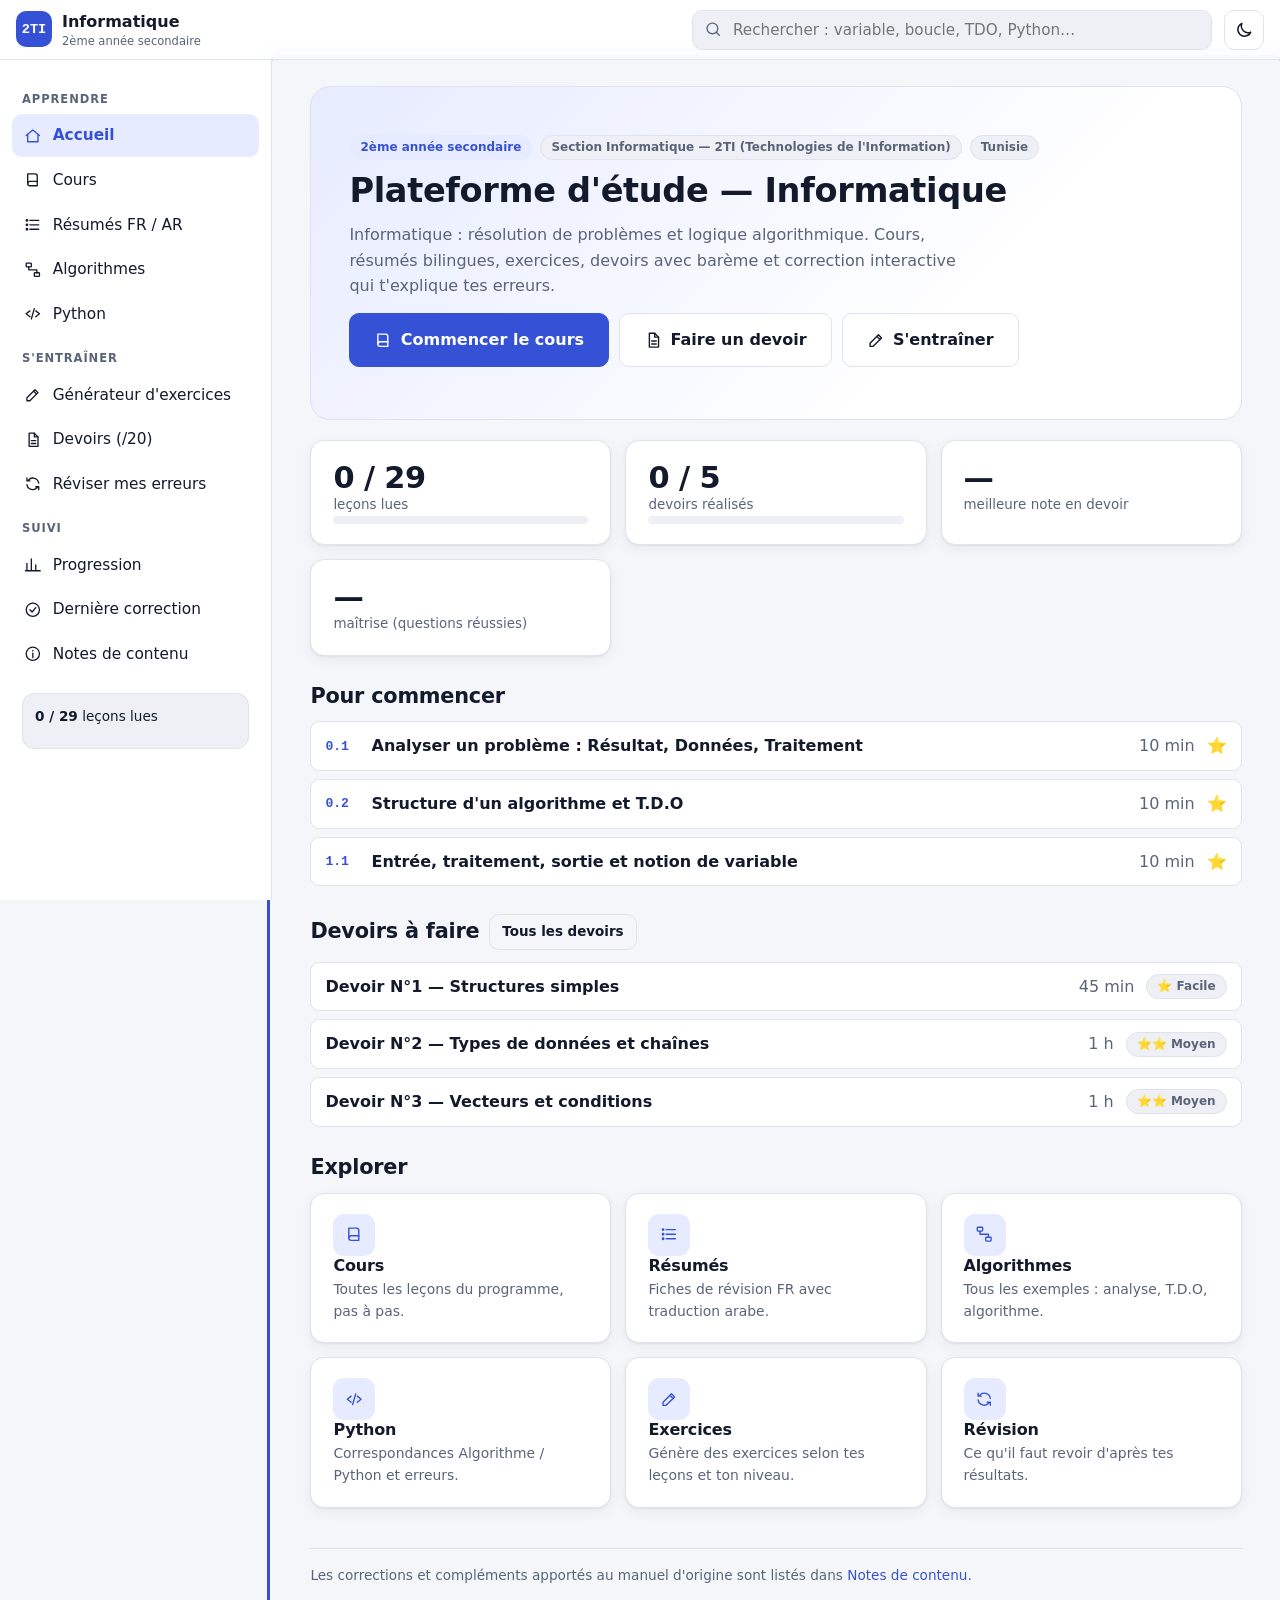
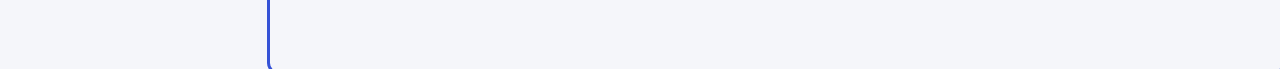
==== index.html @ 05b2610c "Initial release of 2TI Informatique platform" ====
<!DOCTYPE html>
<html lang="fr">
<head>
  <meta charset="utf-8">
  <meta name="viewport" content="width=device-width, initial-scale=1">
  <title>Plateforme 2TI — Informatique</title>
  <meta name="description" content="Plateforme d'étude d'informatique pour la 2ème année secondaire (2TI), Tunisie : cours, résumés bilingues FR/AR, exercices, devoirs avec barème et correction interactive.">
  <meta name="theme-color" content="#3552d6">
  <link rel="icon" href="assets/favicon.svg" type="image/svg+xml">
  <link rel="stylesheet" href="css/style.css">
  <script>
    /* Thème appliqué avant l'affichage pour éviter le clignotement. */
    (function () {
      var t = null;
      try { t = (JSON.parse(localStorage.getItem("plateforme2ti:v1")) || {}).theme; } catch (e) {}
      if (!t) t = window.matchMedia && matchMedia("(prefers-color-scheme: dark)").matches ? "dark" : "light";
      document.documentElement.setAttribute("data-theme", t);
    })();
  </script>
</head>
<body>
  <a class="skip" href="#view">Aller au contenu</a>

  <header class="topbar">
    <button id="menuBtn" class="icon-btn" type="button" aria-label="Ouvrir le menu" aria-expanded="false" aria-controls="sidebar"></button>
    <a class="brand" href="#/accueil" aria-label="Accueil">
      <span class="logo">2TI</span>
      <span>Informatique<small>2ème année secondaire</small></span>
    </a>
    <form id="searchForm" class="search" role="search" autocomplete="off">
      <label class="sr-only" for="searchInput" style="position:absolute;left:-999px">Rechercher</label>
      <input id="searchInput" type="search" placeholder="Rechercher : variable, boucle, TDO, Python…" aria-autocomplete="list" aria-controls="suggest">
      <div id="suggest" class="suggest" hidden></div>
    </form>
    <button id="themeBtn" class="icon-btn" type="button" aria-label="Changer de thème"></button>
  </header>

  <div class="layout">
    <nav id="sidebar" class="sidebar" aria-label="Navigation principale"></nav>
    <div id="scrim" class="scrim"></div>
    <main id="view" tabindex="-1" aria-live="polite"></main>
  </div>

  <noscript><p style="padding:24px">Cette plateforme nécessite JavaScript pour fonctionner.</p></noscript>

  <script src="data/chapters.js"></script>
  <script src="data/courses-1.js"></script>
  <script src="data/courses-2.js"></script>
  <script src="data/courses-3.js"></script>
  <script src="data/questions-1.js"></script>
  <script src="data/questions-2.js"></script>
  <script src="data/questions-devoirs.js"></script>
  <script src="data/devoirs.js"></script>
  <script src="data/summaries.js"></script>
  <script src="data/refs.js"></script>
  <script src="js/store.js"></script>
  <script src="js/grader.js"></script>
  <script src="js/ui.js"></script>
  <script src="js/views-learn.js"></script>
  <script src="js/views-practice.js"></script>
  <script src="js/app.js"></script>
</body>
</html>
---- css/style.css ----
/* ==========================================================================
   Plateforme 2TI — feuille de style (clair / sombre, mobile-first)
   ========================================================================== */
:root {
  --bg: #f5f6fa; --surface: #ffffff; --surface-2: #eef0f6; --border: #dfe3ee; --text: #131a2b; --muted: #5a6479;
  --accent: #3552d6; --accent-ink: #ffffff; --accent-soft: #e6ebff;
  --ok: #17803d; --ok-soft: #e4f6ea; --err: #c0262d; --err-soft: #fdeaea; --warn: #a15c07; --warn-soft: #fff3dc;
  --info: #1b6fa8; --info-soft: #e3f1fb; --star: #8a5cf5; --star-soft: #f0e9ff;
  --code-bg: #101626; --code-text: #e5e9f5; --code-head: #1a2238;
  --tk-kw: #8fb4ff; --tk-str: #a5e3a1; --tk-num: #f6c177; --tk-com: #7a869f; --tk-type: #d9a6f5; --tk-fn: #7ee0d1; --tk-op: #ff9d8a;
  --shadow: 0 1px 2px rgba(15, 23, 42, .06), 0 4px 14px rgba(15, 23, 42, .05);
  --radius: 14px; --radius-sm: 9px; --side-w: 272px; --top-h: 60px;
  --font: Inter, "Segoe UI", system-ui, -apple-system, Roboto, "Helvetica Neue", Arial, sans-serif;
  --mono: "JetBrains Mono", "Fira Code", ui-monospace, SFMono-Regular, Menlo, Consolas, monospace;
  --font-ar: "Noto Naskh Arabic", "Segoe UI", Tahoma, "Geeza Pro", "Arabic Typesetting", Arial, sans-serif;
  color-scheme: light;
}
:root[data-theme="dark"] {
  --bg: #0b1020; --surface: #131a2e; --surface-2: #1b2440; --border: #28335a; --text: #e8ecf8; --muted: #9aa5c4;
  --accent: #7f97ff; --accent-ink: #0b1020; --accent-soft: #1d2748;
  --ok: #4fd183; --ok-soft: #12301f; --err: #ff7b80; --err-soft: #3a1619; --warn: #f0b252; --warn-soft: #36270d;
  --info: #62b4ec; --info-soft: #122d42; --star: #b896ff; --star-soft: #2a2147;
  --code-bg: #0a0f1d; --code-head: #151d34; --shadow: 0 1px 2px rgba(0, 0, 0, .4), 0 6px 20px rgba(0, 0, 0, .25);
  color-scheme: dark;
}
* { box-sizing: border-box; }
html { scroll-behavior: smooth; -webkit-text-size-adjust: 100%; }
body { margin: 0; background: var(--bg); color: var(--text); font: 16px/1.6 var(--font); -webkit-font-smoothing: antialiased; }
a { color: var(--accent); text-decoration: none; }
a:hover { text-decoration: underline; }
:focus-visible { outline: 3px solid var(--accent); outline-offset: 2px; border-radius: 6px; }
h1, h2, h3, h4 { line-height: 1.25; margin: 0 0 .5em; letter-spacing: -.01em; }
h1 { font-size: clamp(1.6rem, 3.4vw, 2.1rem); }
h2 { font-size: 1.3rem; }
h3 { font-size: 1.1rem; }
p { margin: 0 0 .8em; }
code { font: .88em/1.4 var(--mono); background: var(--surface-2); border: 1px solid var(--border); padding: .08em .38em; border-radius: 6px; white-space: pre-wrap; }
ul, ol { padding-left: 1.3em; margin: 0 0 .8em; }
li { margin: .25em 0; }
.skip { position: absolute; left: -999px; top: 8px; background: var(--accent); color: var(--accent-ink); padding: 8px 14px; border-radius: 8px; z-index: 100; }
.skip:focus { left: 8px; }
.icon { display: inline-flex; width: 1.15em; height: 1.15em; flex: none; vertical-align: -.2em; }
.icon svg { width: 100%; height: 100%; }
.muted { color: var(--muted); }
.ltr { unicode-bidi: isolate; direction: ltr; display: inline-block; }

/* ---------- Structure ---------- */
.topbar { position: sticky; top: 0; z-index: 40; height: var(--top-h); display: flex; align-items: center; gap: 12px; padding: 0 16px;
  background: color-mix(in srgb, var(--surface) 92%, transparent); backdrop-filter: blur(8px); border-bottom: 1px solid var(--border); }
.brand { display: flex; align-items: center; gap: 10px; font-weight: 700; color: var(--text); white-space: nowrap; }
.brand:hover { text-decoration: none; }
.logo { display: grid; place-items: center; width: 36px; height: 36px; border-radius: 10px; background: var(--accent); color: var(--accent-ink); font: 700 .85rem var(--mono); }
.brand small { display: block; font-weight: 500; font-size: .72rem; color: var(--muted); margin-top: -3px; }
.icon-btn { display: grid; place-items: center; width: 40px; height: 40px; border: 1px solid var(--border); background: var(--surface); color: var(--text); border-radius: 10px; cursor: pointer; }
.icon-btn:hover { background: var(--surface-2); }
.icon-btn .icon { width: 20px; height: 20px; }
#menuBtn { display: none; }
.search { position: relative; flex: 1; max-width: 520px; margin-left: auto; }
.search input { width: 100%; height: 40px; padding: 0 14px 0 40px; border: 1px solid var(--border); border-radius: 10px; background: var(--surface-2); color: var(--text); font: inherit; font-size: .95rem; }
.search input:focus { background: var(--surface); }
.search .icon { position: absolute; left: 12px; top: 10px; color: var(--muted); }
.suggest { position: absolute; top: 46px; left: 0; right: 0; background: var(--surface); border: 1px solid var(--border); border-radius: 12px; box-shadow: var(--shadow); overflow: hidden; z-index: 60; }
.suggest a { display: block; padding: 10px 14px; color: var(--text); border-bottom: 1px solid var(--border); font-size: .92rem; }
.suggest a:last-child { border-bottom: 0; }
.suggest a:hover, .suggest a:focus { background: var(--accent-soft); text-decoration: none; }
.suggest small { color: var(--muted); margin-left: 6px; }

.layout { display: grid; grid-template-columns: var(--side-w) minmax(0, 1fr); min-height: calc(100vh - var(--top-h)); }
.sidebar { position: sticky; top: var(--top-h); align-self: start; height: calc(100vh - var(--top-h)); overflow-y: auto; padding: 16px 12px 28px; border-right: 1px solid var(--border); background: var(--surface); }
.sidebar .grp { margin: 14px 10px 6px; font-size: .72rem; letter-spacing: .08em; text-transform: uppercase; color: var(--muted); font-weight: 700; }
.nav-link { display: flex; align-items: center; gap: 11px; padding: 9px 12px; margin: 2px 0; border-radius: 10px; color: var(--text); font-weight: 500; font-size: .96rem; }
.nav-link:hover { background: var(--surface-2); text-decoration: none; }
.nav-link[aria-current="page"] { background: var(--accent-soft); color: var(--accent); font-weight: 700; }
.nav-link .count { margin-left: auto; font-size: .75rem; color: var(--muted); }
.side-progress { margin: 18px 10px 0; padding: 12px; border: 1px solid var(--border); border-radius: 12px; font-size: .85rem; background: var(--surface-2); }
.scrim { display: none; }
main { padding: 26px clamp(16px, 3vw, 40px) 72px; width: 100%; max-width: 1060px; margin: 0 auto; outline: none; }
.page-head { margin-bottom: 22px; }
.page-head p { color: var(--muted); max-width: 70ch; }

/* ---------- Fil d'Ariane, badges, boutons ---------- */
.crumbs { display: flex; flex-wrap: wrap; align-items: center; gap: 6px; font-size: .85rem; margin-bottom: 14px; color: var(--muted); }
.crumbs .sep { opacity: .6; }
.crumbs [aria-current] { color: var(--text); font-weight: 600; }
.badge { display: inline-flex; align-items: center; gap: 5px; padding: 2px 10px; border-radius: 999px; font-size: .75rem; font-weight: 600; background: var(--surface-2); color: var(--muted); border: 1px solid var(--border); white-space: nowrap; }
.badge.accent { background: var(--accent-soft); color: var(--accent); border-color: transparent; }
.badge.ok { background: var(--ok-soft); color: var(--ok); border-color: transparent; }
.badge.err { background: var(--err-soft); color: var(--err); border-color: transparent; }
.badge.warn { background: var(--warn-soft); color: var(--warn); border-color: transparent; }
.badge.star { background: var(--star-soft); color: var(--star); border-color: transparent; }
.chips { display: flex; flex-wrap: wrap; gap: 8px; margin: 10px 0; }
.chip { padding: 6px 13px; border-radius: 999px; border: 1px solid var(--border); background: var(--surface); color: var(--text); font: inherit; font-size: .88rem; cursor: pointer; }
.chip:hover { background: var(--surface-2); }
.chip[aria-pressed="true"] { background: var(--accent); color: var(--accent-ink); border-color: var(--accent); }
.btn { display: inline-flex; align-items: center; justify-content: center; gap: 8px; padding: 10px 18px; border-radius: 10px; border: 1px solid var(--border); background: var(--surface); color: var(--text); font: inherit; font-weight: 600; font-size: .94rem; cursor: pointer; text-decoration: none; }
.btn:hover { background: var(--surface-2); text-decoration: none; }
.btn.primary { background: var(--accent); color: var(--accent-ink); border-color: var(--accent); }
.btn.primary:hover { filter: brightness(1.08); }
.btn.ghost { background: transparent; }
.btn.sm { padding: 6px 12px; font-size: .84rem; }
.btn.lg { padding: 13px 24px; font-size: 1rem; }
.btn[aria-pressed="true"] { background: var(--accent-soft); color: var(--accent); border-color: var(--accent); }
.btn-row { display: flex; flex-wrap: wrap; gap: 10px; margin: 14px 0; align-items: center; }

/* ---------- Cartes et grilles ---------- */
.card { background: var(--surface); border: 1px solid var(--border); border-radius: var(--radius); padding: 20px 22px; box-shadow: var(--shadow); margin-bottom: 16px; }
.card > h2:first-child, .card > h3:first-child { margin-top: 0; }
.card.link { display: block; color: var(--text); transition: transform .12s, border-color .12s; }
.card.link:hover { text-decoration: none; border-color: var(--accent); transform: translateY(-2px); }
.grid { display: grid; gap: 14px; grid-template-columns: repeat(auto-fill, minmax(260px, 1fr)); }
.grid .card { margin-bottom: 0; }
.stat { text-align: left; }
.stat .num { font-size: 1.9rem; font-weight: 800; letter-spacing: -.02em; line-height: 1.1; }
.stat .lbl { font-size: .84rem; color: var(--muted); }
.hero { background: linear-gradient(135deg, var(--accent-soft), var(--surface) 70%); border: 1px solid var(--border); border-radius: 20px; padding: clamp(20px, 4vw, 38px); margin-bottom: 20px; }
.hero h1 { margin-bottom: .3em; }
.hero p { max-width: 62ch; color: var(--muted); }
.tile { display: flex; gap: 14px; align-items: flex-start; }
.tile .ico { display: grid; place-items: center; width: 42px; height: 42px; border-radius: 11px; background: var(--accent-soft); color: var(--accent); flex: none; }
.tile h3 { margin: 0 0 2px; font-size: 1rem; }
.tile p { margin: 0; font-size: .87rem; color: var(--muted); }
.bar { height: 8px; border-radius: 99px; background: var(--surface-2); overflow: hidden; }
.bar > span { display: block; height: 100%; background: var(--accent); border-radius: 99px; transition: width .4s; }
.bar.ok > span { background: var(--ok); } .bar.warn > span { background: var(--warn); } .bar.err > span { background: var(--err); }
.row { display: flex; align-items: center; gap: 12px; }
.row.between { justify-content: space-between; }
.row.wrap { flex-wrap: wrap; }
.sec-title { display: flex; align-items: center; gap: 10px; margin: 28px 0 12px; }
.sec-title h2 { margin: 0; }
.empty { text-align: center; padding: 34px 20px; border: 2px dashed var(--border); border-radius: var(--radius); color: var(--muted); }
.empty strong { display: block; color: var(--text); font-size: 1.05rem; margin-bottom: 4px; }

/* ---------- Leçon ---------- */
.lesson-head { margin-bottom: 18px; }
.lesson-head .meta { display: flex; flex-wrap: wrap; gap: 8px; margin-top: 8px; }
.sec { background: var(--surface); border: 1px solid var(--border); border-radius: var(--radius); padding: 18px 22px; margin-bottom: 14px; box-shadow: var(--shadow); }
.sec > h2 { display: flex; align-items: center; gap: 9px; font-size: 1.08rem; margin-bottom: .6em; color: var(--text); }
.sec > h2 .icon { color: var(--accent); }
.sec.rule { border-left: 5px solid var(--accent); background: var(--accent-soft); }
.sec.errors > h2 .icon { color: var(--warn); }
.sec.express { border-left: 5px solid var(--ok); }
.checklist { list-style: none; padding: 0; }
.checklist li { position: relative; padding-left: 28px; }
.checklist li::before { content: ""; position: absolute; left: 4px; top: .5em; width: 12px; height: 7px; border-left: 3px solid var(--ok); border-bottom: 3px solid var(--ok); transform: rotate(-45deg); }
.checklist.warn li::before { content: "!"; border: 0; transform: none; width: auto; height: auto; top: 0; left: 8px; font-weight: 800; color: var(--warn); }
.callout { border-radius: var(--radius-sm); padding: 12px 16px; margin: 12px 0; border: 1px solid var(--border); border-left-width: 5px; background: var(--info-soft); border-left-color: var(--info); }
.callout-head { display: flex; align-items: center; gap: 8px; margin-bottom: 3px; font-size: .88rem; }
.callout-title { color: var(--muted); font-weight: 600; }
.callout-body { font-size: .95rem; }
.c-trap { background: var(--warn-soft); border-left-color: var(--warn); }
.c-bonus { background: var(--star-soft); border-left-color: var(--star); }
.c-verify { background: var(--surface-2); border-left-color: var(--muted); }
.c-ok { background: var(--ok-soft); border-left-color: var(--ok); }
.example { border: 1px solid var(--border); border-radius: var(--radius); padding: 16px 18px; margin: 14px 0; background: var(--surface); }
.example > h3 { margin: 0 0 6px; }
.enonce { padding: 10px 14px; border-radius: var(--radius-sm); background: var(--surface-2); margin-bottom: 12px; }
.dtr { display: grid; gap: 10px; grid-template-columns: repeat(auto-fit, minmax(210px, 1fr)); }
.dtr > div { border: 1px solid var(--border); border-radius: var(--radius-sm); padding: 10px 14px; }
.dtr h4 { margin: 0 0 4px; font-size: .78rem; text-transform: uppercase; letter-spacing: .07em; color: var(--accent); }
.dtr ul { margin: 0; padding-left: 1.1em; }
.split { display: grid; gap: 12px; grid-template-columns: repeat(2, minmax(0, 1fr)); }
.type-chips { display: flex; flex-wrap: wrap; gap: 8px; margin: 0 0 12px; }
.type-chips span { font: 600 .84rem var(--mono); padding: 4px 10px; border-radius: 8px; background: var(--accent-soft); color: var(--accent); }
.type-chips .const { background: var(--warn-soft); color: var(--warn); }
.nav-bottom { display: flex; justify-content: space-between; gap: 12px; margin-top: 24px; flex-wrap: wrap; }
details.acc { border: 1px solid var(--border); border-radius: var(--radius-sm); background: var(--surface); margin: 10px 0; }
details.acc > summary { cursor: pointer; padding: 11px 16px; font-weight: 600; list-style: none; display: flex; align-items: center; gap: 8px; }
details.acc > summary::-webkit-details-marker { display: none; }
details.acc > summary::before { content: "▸"; transition: transform .15s; color: var(--accent); }
details.acc[open] > summary::before { transform: rotate(90deg); }
details.acc > .acc-body { padding: 4px 16px 14px; }
.lesson-row { display: flex; align-items: center; gap: 12px; padding: 11px 14px; border: 1px solid var(--border); border-radius: var(--radius-sm); margin: 8px 0; background: var(--surface); color: var(--text); }
.lesson-row:hover { border-color: var(--accent); text-decoration: none; }
.lesson-row .num { font: 700 .82rem var(--mono); color: var(--accent); min-width: 2.6em; }
.lesson-row .title { flex: 1; font-weight: 600; }
.lesson-row .tick { color: var(--ok); }

/* ---------- Code, tableaux, onglets ---------- */
.codeblock { margin: 12px 0; border-radius: var(--radius-sm); overflow: hidden; background: var(--code-bg); color: var(--code-text); border: 1px solid #00000033; }
.codeblock figcaption { display: flex; align-items: center; justify-content: space-between; gap: 10px; padding: 6px 10px 6px 14px; background: var(--code-head); font-size: .78rem; color: #9fb0d6; min-height: 34px; }
.copy-btn { display: inline-flex; align-items: center; gap: 6px; background: transparent; color: #c7d2ee; border: 1px solid #3a4770; border-radius: 7px; padding: 3px 9px; font: inherit; font-size: .76rem; cursor: pointer; }
.copy-btn:hover { background: #26325a; }
.copy-btn.ok { color: #7ee0a1; border-color: #7ee0a1; }
.codeblock pre { margin: 0; padding: 12px 16px; overflow-x: auto; font: .88rem/1.65 var(--mono); tab-size: 4; }
.codeblock code { background: none; border: 0; padding: 0; font: inherit; white-space: pre; color: inherit; }
.tk-kw { color: var(--tk-kw); font-weight: 600; } .tk-str { color: var(--tk-str); } .tk-num { color: var(--tk-num); }
.tk-com { color: var(--tk-com); font-style: italic; } .tk-type { color: var(--tk-type); } .tk-fn { color: var(--tk-fn); } .tk-op { color: var(--tk-op); font-weight: 700; }
.table-wrap { overflow-x: auto; margin: 12px 0; border: 1px solid var(--border); border-radius: var(--radius-sm); }
table.tbl { width: 100%; border-collapse: collapse; font-size: .92rem; background: var(--surface); }
.tbl caption { text-align: left; padding: 9px 14px; font-weight: 700; background: var(--surface-2); }
.tbl th, .tbl td { padding: 8px 13px; border-bottom: 1px solid var(--border); text-align: left; vertical-align: top; }
.tbl thead th { background: var(--surface-2); font-size: .8rem; text-transform: uppercase; letter-spacing: .04em; color: var(--muted); white-space: nowrap; }
.tbl tr:last-child td { border-bottom: 0; }
.tabs { margin-top: 6px; }
.tablist { display: flex; gap: 4px; overflow-x: auto; border-bottom: 2px solid var(--border); margin-bottom: 12px; scrollbar-width: thin; }
.tab { flex: none; padding: 9px 14px; border: 0; background: none; color: var(--muted); font: inherit; font-weight: 600; font-size: .9rem; cursor: pointer; border-bottom: 3px solid transparent; margin-bottom: -2px; }
.tab:hover { color: var(--text); }
.tab[aria-selected="true"] { color: var(--accent); border-bottom-color: var(--accent); }
.tabpanel[hidden] { display: none; }

/* ---------- Questions et correction ---------- */
.question { background: var(--surface); border: 1px solid var(--border); border-radius: var(--radius); padding: 16px 20px; margin: 14px 0; scroll-margin-top: 80px; }
.q-head { display: flex; flex-wrap: wrap; align-items: center; gap: 8px; margin-bottom: 8px; }
.q-head strong { margin-right: 4px; }
.q-statement { margin-bottom: 10px; }
.options { display: grid; gap: 8px; margin: 8px 0; }
.opt { display: flex; align-items: flex-start; gap: 10px; padding: 10px 14px; border: 1px solid var(--border); border-radius: var(--radius-sm); cursor: pointer; background: var(--surface); }
.opt:hover { border-color: var(--accent); }
.opt input { margin-top: 5px; accent-color: var(--accent); }
.opt:has(input:checked) { background: var(--accent-soft); border-color: var(--accent); }
.field-grid { display: grid; gap: 10px; grid-template-columns: repeat(auto-fit, minmax(230px, 1fr)); margin: 8px 0; }
.field-grid label { display: grid; gap: 4px; font-size: .88rem; font-weight: 600; }
input[type="text"], input[type="number"], select, textarea { width: 100%; padding: 9px 12px; border: 1px solid var(--border); border-radius: var(--radius-sm); background: var(--surface); color: var(--text); font: inherit; }
textarea.code-in { font: .9rem/1.55 var(--mono); min-height: 130px; resize: vertical; tab-size: 4; background: var(--surface-2); }
input:focus, textarea:focus, select:focus { border-color: var(--accent); outline: 2px solid var(--accent-soft); }
.sym-bar { display: flex; flex-wrap: wrap; gap: 6px; margin-bottom: 6px; align-items: center; font-size: .8rem; color: var(--muted); }
.sym-bar button { min-width: 34px; padding: 3px 9px; border: 1px solid var(--border); background: var(--surface); border-radius: 7px; color: var(--text); font: 700 .95rem var(--mono); cursor: pointer; }
.sym-bar button:hover { background: var(--accent-soft); }
.feedback { margin-top: 14px; padding: 14px 16px; border-radius: var(--radius-sm); border: 1px solid var(--border); border-left-width: 6px; }
.feedback.correct { background: var(--ok-soft); border-left-color: var(--ok); }
.feedback.incorrect { background: var(--err-soft); border-left-color: var(--err); }
.feedback.partial { background: var(--warn-soft); border-left-color: var(--warn); }
.fb-head { display: flex; flex-wrap: wrap; align-items: center; gap: 10px; font-weight: 700; margin-bottom: 8px; }
.fb-score { margin-left: auto; font: 800 1rem var(--mono); }
.fb-block { margin: 10px 0 0; }
.fb-block h4 { margin: 0 0 3px; font-size: .78rem; text-transform: uppercase; letter-spacing: .06em; color: var(--muted); }
.answer-box { padding: 8px 12px; border-radius: 8px; background: var(--surface); border: 1px solid var(--border); white-space: pre-wrap; font-family: var(--mono); font-size: .88rem; overflow-x: auto; }
.checks { list-style: none; padding: 0; margin: 0; font-size: .9rem; }
.checks li { display: flex; gap: 8px; align-items: flex-start; }
.checks .y { color: var(--ok); font-weight: 800; } .checks .n { color: var(--err); font-weight: 800; }
.cat { display: inline-block; font-size: .74rem; font-weight: 700; padding: 1px 9px; border-radius: 999px; background: var(--err-soft); color: var(--err); margin-right: 6px; }
.exercise-head { display: flex; align-items: center; gap: 12px; flex-wrap: wrap; margin: 30px 0 4px; padding-bottom: 8px; border-bottom: 2px solid var(--border); }
.exercise-head h2 { margin: 0; flex: 1; }
.sticky-submit { position: sticky; bottom: 0; z-index: 20; display: flex; gap: 12px; align-items: center; justify-content: space-between; flex-wrap: wrap; padding: 12px 16px; margin-top: 24px; background: var(--surface); border: 1px solid var(--border); border-radius: var(--radius); box-shadow: 0 -4px 20px rgba(0, 0, 0, .08); }

/* ---------- Tableau de bord des résultats ---------- */
.dash { display: grid; gap: 16px; grid-template-columns: minmax(220px, 280px) 1fr; align-items: stretch; margin-bottom: 18px; }
.score-card { text-align: center; padding: 22px; border-radius: 20px; border: 1px solid var(--border); background: var(--surface); box-shadow: var(--shadow); }
.score-card .note { font-size: 3rem; font-weight: 800; letter-spacing: -.03em; line-height: 1; }
.score-card .note small { font-size: 1.2rem; color: var(--muted); font-weight: 600; }
.score-card.good .note { color: var(--ok); } .score-card.mid .note { color: var(--warn); } .score-card.low .note { color: var(--err); }
.score-card .verdict { margin: 8px 0 12px; font-weight: 700; }
.kpis { display: grid; gap: 12px; grid-template-columns: repeat(auto-fit, minmax(130px, 1fr)); }
.kpi { border: 1px solid var(--border); border-radius: var(--radius); padding: 14px; background: var(--surface); }
.kpi .num { font-size: 1.7rem; font-weight: 800; line-height: 1.1; }
.kpi .lbl { font-size: .8rem; color: var(--muted); }
.kpi.ok .num { color: var(--ok); } .kpi.err .num { color: var(--err); } .kpi.warn .num { color: var(--warn); }
.chap-row { display: grid; grid-template-columns: minmax(150px, 1.4fr) 2fr auto; align-items: center; gap: 12px; padding: 8px 0; border-bottom: 1px solid var(--border); }
.chap-row:last-child { border: 0; }
.bareme td:last-child, .bareme th:last-child { text-align: right; white-space: nowrap; }
.review-list { counter-reset: r; list-style: none; padding: 0; }
.review-list li { counter-increment: r; display: flex; gap: 12px; align-items: center; padding: 10px 14px; border: 1px solid var(--border); border-radius: var(--radius-sm); margin: 8px 0; background: var(--surface); }
.review-list li::before { content: counter(r); display: grid; place-items: center; width: 28px; height: 28px; border-radius: 50%; background: var(--warn-soft); color: var(--warn); font-weight: 800; flex: none; }
.review-list .grow { flex: 1; }

/* ---------- Résumés / traduction arabe ---------- */
.sum-chapter { margin-bottom: 30px; scroll-margin-top: 80px; }
.sum-chapter > .row h2 { margin: 0; }
.sum-grid { display: grid; gap: 14px; grid-template-columns: repeat(auto-fill, minmax(300px, 1fr)); margin-top: 12px; }
.sum-card { background: var(--surface); border: 1px solid var(--border); border-radius: var(--radius); padding: 16px 20px; }
.sum-card h3 { font-size: 1rem; color: var(--accent); }
.sum-card ul { margin: 0; }
.ar { direction: rtl; text-align: right; font-family: var(--font-ar); font-size: 1.06em; line-height: 1.95; }
.ar ul, .ar ol { padding-left: 0; padding-right: 1.4em; }
.ar code { direction: ltr; unicode-bidi: isolate; font-family: var(--mono); font-size: .82em; }
.ar .row { flex-direction: row-reverse; }
.express-list li { margin: .5em 0; }
.lang-toggle { font-weight: 700; }
.lang-toggle.is-ar { font-family: var(--font-ar); }

/* ---------- Divers ---------- */
.toast { position: fixed; left: 50%; bottom: 24px; transform: translate(-50%, 20px); opacity: 0; background: var(--text); color: var(--bg); padding: 10px 18px; border-radius: 10px; z-index: 100; transition: .25s; font-size: .9rem; }
.toast.show { opacity: 1; transform: translate(-50%, 0); }
mark { background: #ffe58a; color: #1b1500; padding: 0 2px; border-radius: 3px; }
.result-item { display: block; padding: 12px 16px; border: 1px solid var(--border); border-radius: var(--radius-sm); background: var(--surface); margin: 8px 0; color: var(--text); }
.result-item:hover { border-color: var(--accent); text-decoration: none; }
.result-item p { margin: 3px 0 0; color: var(--muted); font-size: .9rem; }
.footer-note { margin-top: 40px; padding-top: 16px; border-top: 1px solid var(--border); font-size: .85rem; color: var(--muted); }
.gen-lessons { display: grid; gap: 4px 18px; grid-template-columns: repeat(auto-fill, minmax(260px, 1fr)); }
.gen-lessons label { display: flex; gap: 8px; align-items: flex-start; font-size: .92rem; padding: 3px 0; }

/* ---------- Responsive ---------- */
@media (max-width: 960px) {
  #menuBtn { display: grid; }
  .layout { grid-template-columns: 1fr; }
  .sidebar { position: fixed; z-index: 55; top: var(--top-h); left: 0; bottom: 0; width: min(300px, 86vw); height: auto; transform: translateX(-102%); transition: transform .2s; box-shadow: var(--shadow); }
  body.menu-open .sidebar { transform: none; }
  body.menu-open .scrim { display: block; position: fixed; inset: var(--top-h) 0 0 0; background: rgba(5, 10, 25, .5); z-index: 50; }
  .brand small { display: none; }
  .dash { grid-template-columns: 1fr; }
}
@media (max-width: 640px) {
  .split { grid-template-columns: 1fr; }
  .chap-row { grid-template-columns: 1fr; gap: 4px; }
  .brand span:not(.logo) { display: none; }
  main { padding-top: 18px; }
  .sec, .card { padding: 16px; }
  .sticky-submit { position: static; }
}
@media (prefers-reduced-motion: reduce) { * { transition: none !important; scroll-behavior: auto !important; } }
@media print { .topbar, .sidebar, .sticky-submit, .btn-row, .nav-bottom { display: none !important; } .layout { display: block; } body { background: #fff; } }
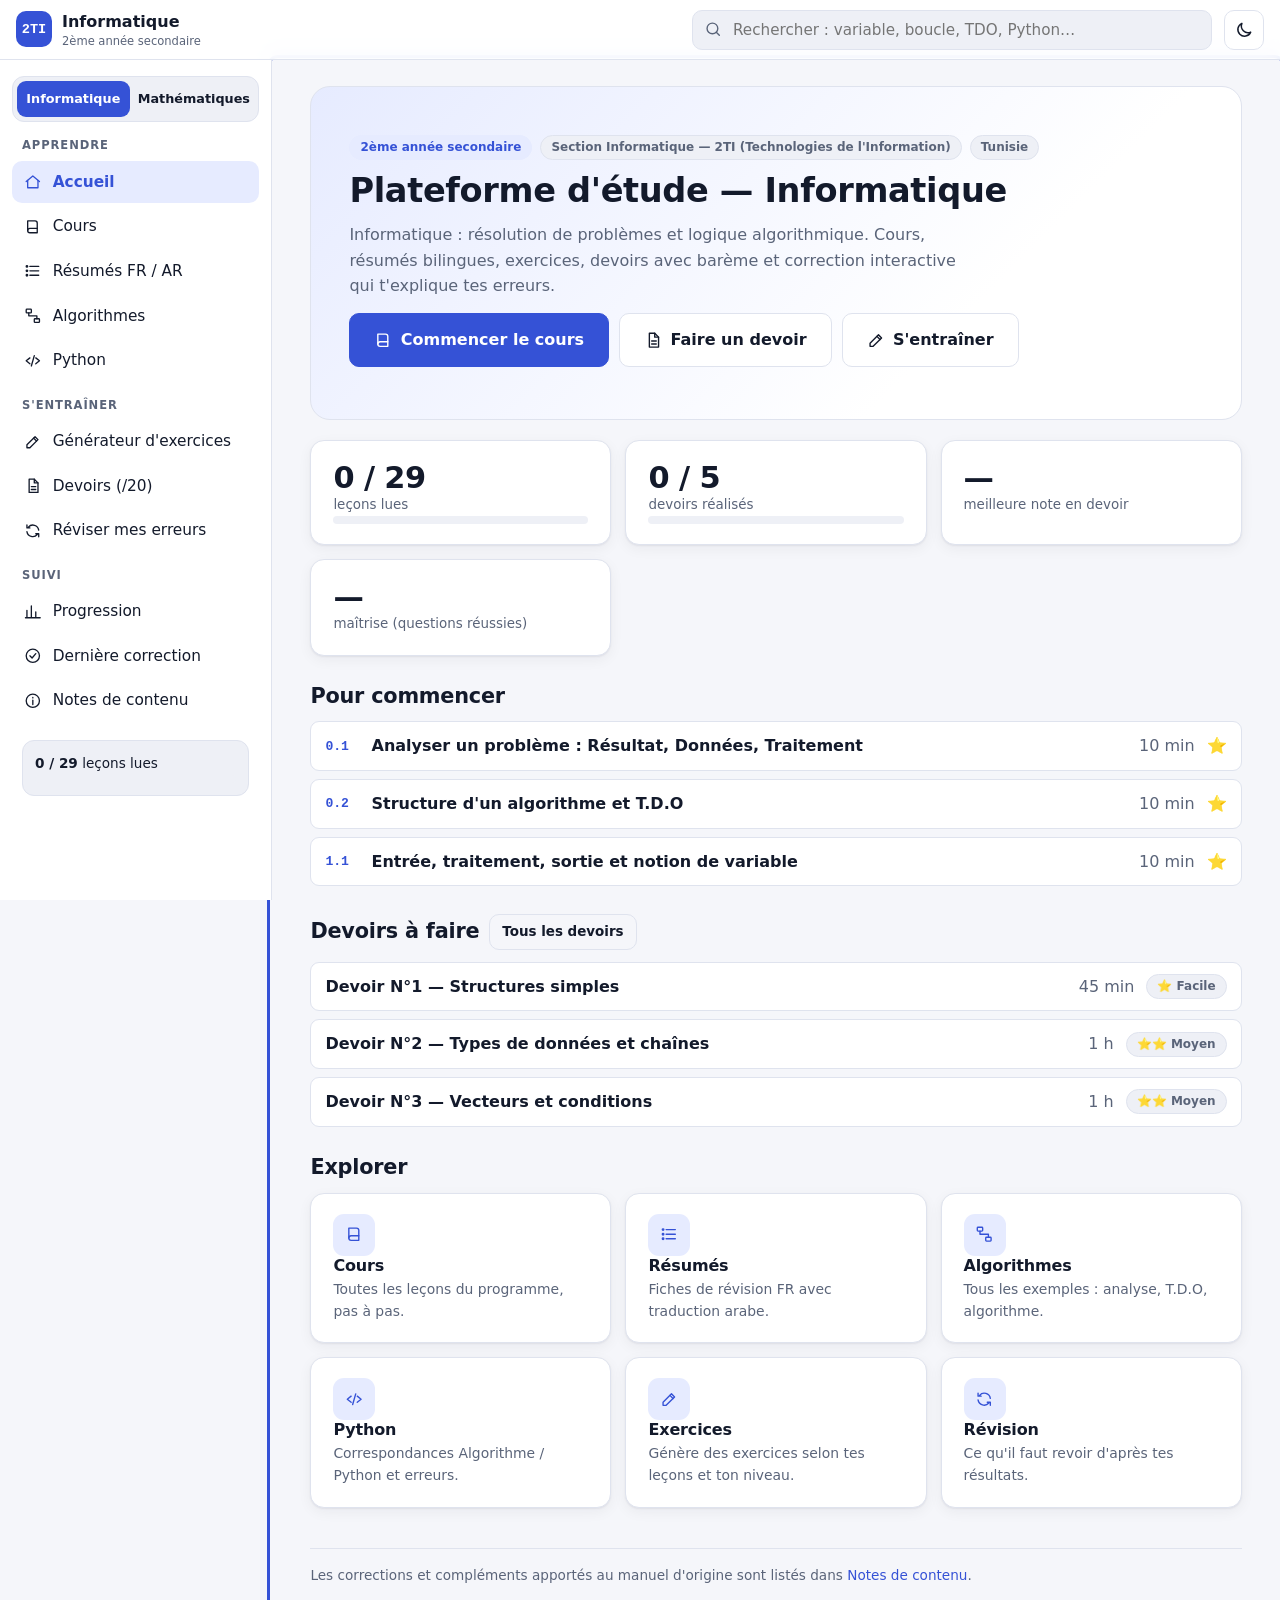
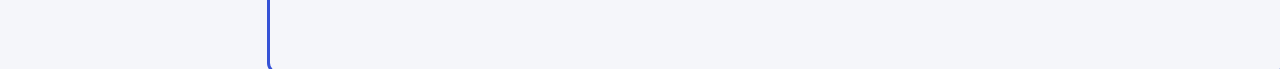
==== commit f96b80d5: "Add complete Mathematics 2TI platform" ====
--- a/index.html
+++ b/index.html
@@ -8,11 +8,12 @@
   <meta name="theme-color" content="#3552d6">
   <link rel="icon" href="assets/favicon.svg" type="image/svg+xml">
   <link rel="stylesheet" href="css/style.css">
+  <link rel="stylesheet" href="css/maths.css">
   <script>
     /* Thème appliqué avant l'affichage pour éviter le clignotement. */
     (function () {
       var t = null;
-      try { t = (JSON.parse(localStorage.getItem("plateforme2ti:v1")) || {}).theme; } catch (e) {}
+      try { t = localStorage.getItem("plateforme2ti:theme") || (JSON.parse(localStorage.getItem("plateforme2ti:v1")) || {}).theme; } catch (e) {}
       if (!t) t = window.matchMedia && matchMedia("(prefers-color-scheme: dark)").matches ? "dark" : "light";
       document.documentElement.setAttribute("data-theme", t);
     })();
@@ -43,6 +44,12 @@
 
   <noscript><p style="padding:24px">Cette plateforme nécessite JavaScript pour fonctionner.</p></noscript>
 
+  <script>
+    window.APP_SUBJECTS = [
+      { label: "Informatique", href: "index.html", current: true },
+      { label: "Mathématiques", href: "maths/index.html" }
+    ];
+  </script>
   <script src="data/chapters.js"></script>
   <script src="data/courses-1.js"></script>
   <script src="data/courses-2.js"></script>
--- a/css/maths.css
+++ b/css/maths.css
@@ -0,0 +1,88 @@
+/* ==========================================================================
+   Mathématiques — styles propres au contenu converti du document Word
+   (encadrés, exemples, exercices, tableaux, figures, dialecte tunisien).
+   ========================================================================== */
+:root {
+  --dia-soft: #fcf8e3; --dia: #9a7b0a;
+  --math-font: "Cambria Math", "STIX Two Math", "Noto Sans Math", "Segoe UI Symbol", var(--font);
+}
+:root[data-theme="dark"] { --dia-soft: #2f2a12; --dia: #e3c04a; }
+
+/* Sélecteur de matière */
+.subject-switch { display: flex; gap: 4px; margin: 0 0 12px; padding: 4px; background: var(--surface-2); border: 1px solid var(--border); border-radius: 12px; }
+.subject-switch .subj { flex: 1; text-align: center; padding: 8px 4px; border-radius: 9px; font-size: .8rem; white-space: nowrap; font-weight: 600; color: var(--text); }
+.subject-switch .subj:hover { text-decoration: none; background: var(--surface); }
+.subject-switch .subj.on { background: var(--accent); color: var(--accent-ink); }
+
+/* Contenu des leçons */
+.lesson-html { font-size: 1rem; line-height: 1.7; overflow-wrap: anywhere; }
+.lesson-html p { margin: 0 0 .65em; }
+.lesson-html p.calc { margin-left: 1.1em; padding-left: .8em; border-left: 3px solid var(--border); font-family: var(--math-font); white-space: pre-wrap; }
+.lesson-html p.ctr { text-align: center; font-family: var(--math-font); white-space: pre-wrap; }
+.lesson-html .box p.ctr { font-size: 1.04rem; }
+.lesson-html p.rtl, .lesson-html .rtl { direction: rtl; text-align: right; font-family: var(--font-ar); font-size: 1.05rem; line-height: 1.95; }
+.lesson-html strong { font-weight: 700; }
+
+.box { border: 1px solid var(--border); border-left-width: 5px; border-radius: var(--radius-sm); padding: 12px 16px; margin: 14px 0; background: var(--surface-2); }
+.box > :last-child { margin-bottom: 0; }
+.box-title { font-weight: 700; margin-bottom: 6px; }
+.b-def { background: var(--info-soft); border-left-color: var(--info); }
+.b-def .box-title { color: var(--info); }
+.b-prop, .b-sum { background: var(--ok-soft); border-left-color: var(--ok); }
+.b-prop .box-title, .b-sum .box-title { color: var(--ok); }
+.b-method { background: var(--warn-soft); border-left-color: var(--warn); }
+.b-method .box-title { color: var(--warn); }
+.b-err { background: var(--err-soft); border-left-color: var(--err); }
+.b-err .box-title { color: var(--err); }
+.b-dialect { background: var(--dia-soft); border-left-color: var(--dia); }
+.b-dialect .box-title { color: var(--dia); }
+.b-info { background: var(--accent-soft); border-left-color: var(--accent); }
+.b-note { background: var(--surface-2); border-left-color: var(--muted); }
+
+.ex-block { border: 1px solid var(--border); border-left: 5px solid var(--star); background: var(--star-soft); border-radius: var(--radius-sm); padding: 12px 16px; margin: 14px 0; }
+.ex-title { color: var(--star); margin: 0 0 6px; font-size: 1rem; }
+.ex-block .resol { margin: 10px 0 4px; font-size: .9rem; text-transform: uppercase; letter-spacing: .04em; color: var(--muted); }
+
+.exo { border: 1px solid var(--border); border-radius: var(--radius-sm); padding: 12px 16px; margin: 14px 0; background: var(--surface); }
+.exo-title { margin: 0 0 8px; font-size: 1rem; padding: 6px 10px; background: var(--surface-2); border-radius: 8px; }
+.exo-title em { color: var(--muted); font-weight: 400; font-size: .85em; }
+details.corr { margin-top: 8px; border: 1px dashed var(--border); border-radius: 8px; padding: 6px 12px; }
+details.corr > summary { cursor: pointer; font-weight: 600; color: var(--accent); }
+details.corr[open] > summary { margin-bottom: 8px; }
+
+.doc-tbl { width: 100%; border-collapse: collapse; font-size: .95rem; }
+.doc-tbl th { background: var(--accent); color: var(--accent-ink); text-align: center; text-transform: none; letter-spacing: 0; font-size: .92rem; white-space: normal; }
+.doc-tbl td { font-family: var(--math-font); }
+.doc-tbl td.c, .doc-tbl th.c { text-align: center; }
+.lesson-html .doc-tbl td, .lesson-html .doc-tbl th { padding: 7px 11px; border: 1px solid var(--border); }
+.tbl.doc-tbl td { vertical-align: middle; }
+.table-wrap .doc-tbl td { white-space: normal; }
+
+.figure { margin: 14px 0; text-align: center; }
+.fig { max-width: 100%; height: auto; background: #fff; padding: 6px; border: 1px solid var(--border); border-radius: 10px; }
+figcaption { color: var(--muted); font-size: .9rem; margin-top: 4px; }
+
+/* En-tête de leçon */
+.provenance { font-size: .9rem; margin: 8px 0 0; font-style: italic; }
+.lesson-plan { display: flex; flex-wrap: wrap; align-items: center; gap: 6px; margin: 0 0 14px; font-size: .88rem; }
+.chip.sm { padding: 3px 10px; font-size: .8rem; }
+.sec.step > h2 { gap: 10px; }
+.step-n { display: inline-grid; place-items: center; min-width: 30px; height: 30px; padding: 0 8px; border-radius: 999px; background: var(--accent); color: var(--accent-ink); font: 700 .85rem var(--font); }
+.chap-intro { margin: 16px 0; }
+.chap-grid { grid-template-columns: repeat(auto-fill, minmax(300px, 1fr)); }
+.num-ico { display: grid; place-items: center; font: 800 1.3rem var(--font); color: var(--accent); }
+.express-list li { margin: .5em 0; }
+.q-hint { color: var(--muted); font-size: .86rem; margin: 0 0 6px; }
+.math-bar button { font-family: var(--math-font); font-weight: 600; }
+.doc-corr .lesson-html p { margin-bottom: .5em; }
+
+@media (max-width: 760px) {
+  .lesson-html p.calc { margin-left: .4em; padding-left: .6em; }
+  .lesson-plan { display: none; }
+}
+@media print { .lesson-plan, .subject-switch { display: none !important; } details.corr:not([open]) > * { display: block !important; } }
+
+/* Empêche un tableau large d'élargir la page sur mobile */
+main#view { min-width: 0; }
+@media (max-width: 900px) { .layout { grid-template-columns: minmax(0, 1fr); } }
+.chips { max-width: 100%; }
